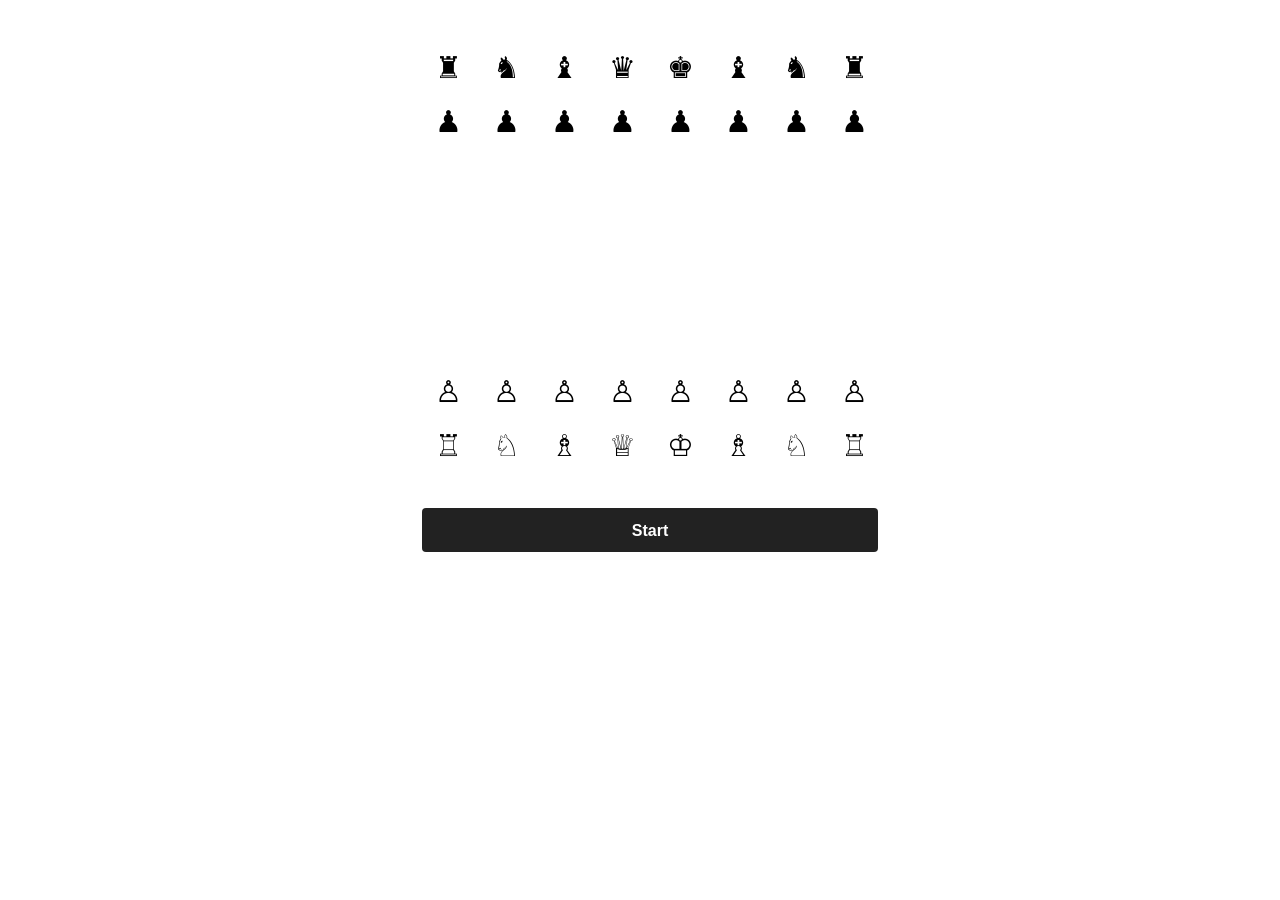
==== index.html @ 734e3f23 "Updated aesthetic" ====
<!DOCTYPE html>
<html lang="en">
  <head>
    <meta charset="UTF-8" />
    <meta http-equiv="X-UA-Compatible" content="IE=edge" />
    <meta name="viewport" content="width=device-width, initial-scale=1.0" />
    <link rel="stylesheet" href="style.css" />
    <title>Chess</title>
  </head>
  <body>
    <div id="board">
      <div class="row" id="row7">
        <div class="square" id="r7c0">&#9820</div>
        <div class="square" id="r7c1">&#9822</div>
        <div class="square" id="r7c2">&#9821</div>
        <div class="square" id="r7c3">&#9819</div>
        <div class="square" id="r7c4">&#9818</div>
        <div class="square" id="r7c5">&#9821</div>
        <div class="square" id="r7c6">&#9822</div>
        <div class="square" id="r7c7">&#9820</div>
      </div>
      <div class="row" id="row6">
        <div class="square" id="r6c0">&#9823</div>
        <div class="square" id="r6c1">&#9823</div>
        <div class="square" id="r6c2">&#9823</div>
        <div class="square" id="r6c3">&#9823</div>
        <div class="square" id="r6c4">&#9823</div>
        <div class="square" id="r6c5">&#9823</div>
        <div class="square" id="r6c6">&#9823</div>
        <div class="square" id="r6c7">&#9823</div>
      </div>
      <div class="row" id="row5">
        <div class="square" id="r5c0" ></div>
        <div class="square" id="r5c1"></div>
        <div class="square" id="r5c2"></div>
        <div class="square" id="r5c3"></div>
        <div class="square" id="r5c4"></div>
        <div class="square" id="r5c5"></div>
        <div class="square" id="r5c6"></div>
        <div class="square" id="r5c7"></div>
      </div>
      <div class="row" id="row4">
        <div class="square" id="r4c0"></div>
        <div class="square" id="r4c1"></div>
        <div class="square" id="r4c2"></div>
        <div class="square" id="r4c3"></div>
        <div class="square" id="r4c4"></div>
        <div class="square" id="r4c5"></div>
        <div class="square" id="r4c6"></div>
        <div class="square" id="r4c7"></div>
      </div>
      <div class="row" id="row3">
        <div class="square" id="r3c0"></div>
        <div class="square" id="r3c1"></div>
        <div class="square" id="r3c2"></div>
        <div class="square" id="r3c3"></div>
        <div class="square" id="r3c4"></div>
        <div class="square" id="r3c5"></div>
        <div class="square" id="r3c6"></div>
        <div class="square" id="r3c7"></div>
      </div>
      <div class="row" id="row2">
        <div class="square" id="r2c0"></div>
        <div class="square" id="r2c1"></div>
        <div class="square" id="r2c2"></div>
        <div class="square" id="r2c3"></div>
        <div class="square" id="r2c4"></div>
        <div class="square" id="r2c5"></div>
        <div class="square" id="r2c6"></div>
        <div class="square" id="r2c7"></div>
      </div>
      <div class="row" id="row1">
        <div class="square" id="r1c0">&#9817</div>
        <div class="square" id="r1c1">&#9817</div>
        <div class="square" id="r1c2">&#9817</div>
        <div class="square" id="r1c3">&#9817</div>
        <div class="square" id="r1c4">&#9817</div>
        <div class="square" id="r1c5">&#9817</div>
        <div class="square" id="r1c6">&#9817</div>
        <div class="square" id="r1c7">&#9817</div>
      </div>
      <div class="row" id="row0">
        <div class="square" id="r0c0">&#9814</div>
        <div class="square" id="r0c1">&#9816</div>
        <div class="square" id="r0c2">&#9815</div>
        <div class="square" id="r0c3">&#9813</div>
        <div class="square" id="r0c4">&#9812</div>
        <div class="square" id="r0c5">&#9815</div>
        <div class="square" id="r0c6">&#9816</div>
        <div class="square" id="r0c7">&#9814</div>
      </div>
      </div>
    </div> 
    <div id="log">
      <button>Start</button>
    </div>
    <script src="bughouse.js" charset="utf-8"></script>
  </body>
</html>
---- style.css ----
.square {
  width: 50px;
  height: 50px;
  margin: 2px;
  display: inline-block;
  text-align: center;
  cursor: pointer;
  font-size: 30px;
  vertical-align: top;
}

#board {
  position: fixed;
  left: 50%;
  margin-top: 40px;
  margin-left: -219px;
}

#log {
  position: fixed;
  left: 50%;
  margin-left: -218px;
  margin-top: 500px;
  font-family: "Farfetch Basis", "Helvetica Neue", Arial, sans-serif;
  font-size: 20px;
  text-align: center;
  width: 456px;
}

button {
  background-color: #222;
  border-radius: 4px;
  border-style: none;
  box-sizing: border-box;
  color: #fff;
  cursor: pointer;
  display: inline-block;
  font-family: "Farfetch Basis", "Helvetica Neue", Arial, sans-serif;
  font-size: 16px;
  font-weight: 700;
  line-height: 1.5;
  margin: 0;
  max-width: none;
  min-height: 44px;
  min-width: 10px;
  outline: none;
  overflow: hidden;
  padding: 9px 20px 8px;
  position: relative;
  text-align: center;
  text-transform: none;
  user-select: none;
  -webkit-user-select: none;
  touch-action: manipulation;
  width: 100%;
}

button:hover,
button:focus {
  opacity: 0.75;
}
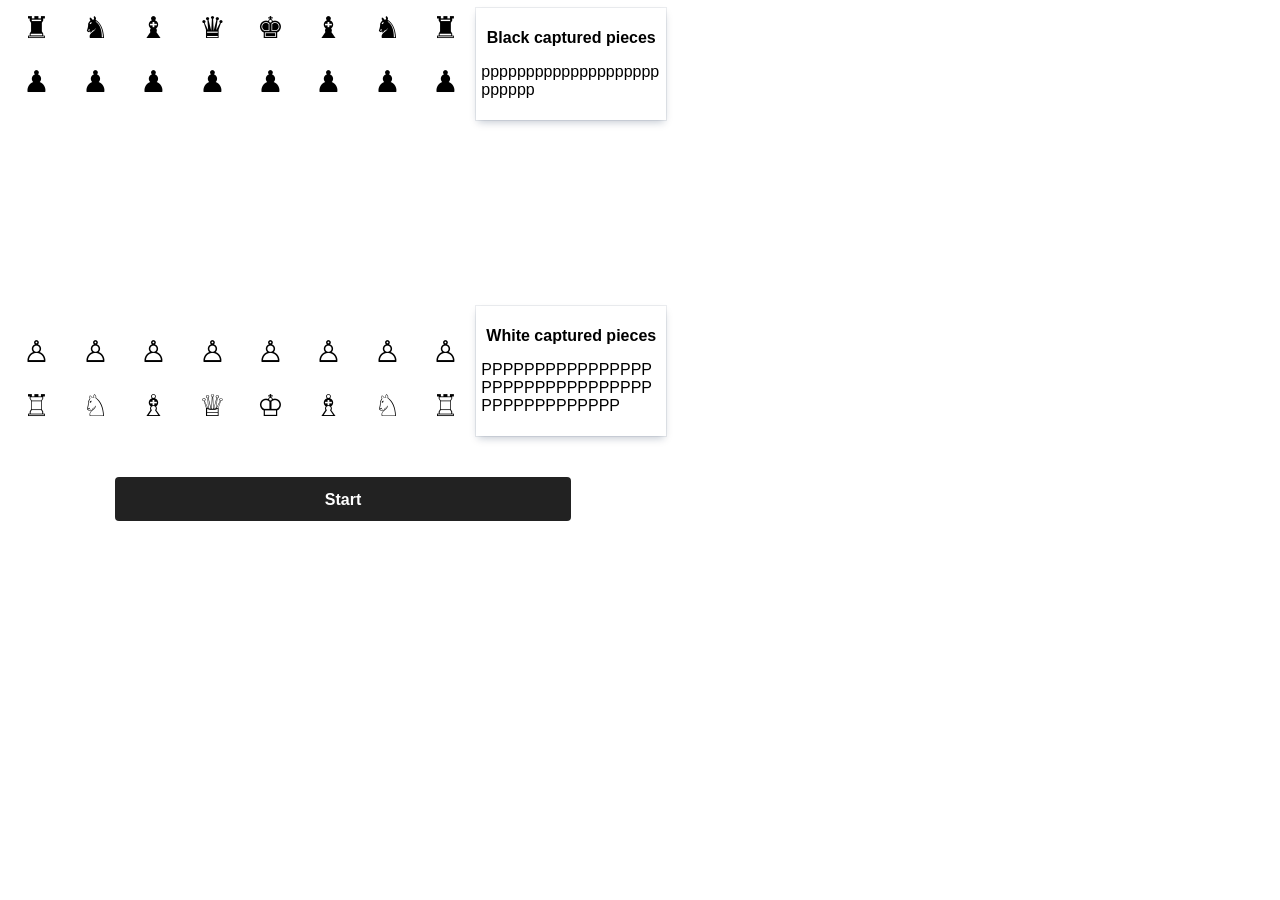
==== commit 21abf81e: "Added captured pieces box" ====
--- a/index.html
+++ b/index.html
@@ -8,6 +8,7 @@
     <title>Chess</title>
   </head>
   <body>
+    <div id="container">
     <div id="board">
       <div class="row" id="row7">
         <div class="square" id="r7c0">&#9820</div>
@@ -89,11 +90,24 @@
         <div class="square" id="r0c6">&#9816</div>
         <div class="square" id="r0c7">&#9814</div>
       </div>
+    </div> 
+
+    <div class=capturedContainer>
+      <div class=capturedBox id=capturedBoxBlack>
+        <h3>Black captured pieces</h3>
+        <p class=capturedText id="capturedBlackDisplay">pppppppppppppppppppppppppp</p>
       </div>
-    </div> 
+      <div class=capturedBox id=capturedBoxWhite>
+        <h3>White captured pieces</h3>
+        <p class=capturedText id="capturedWhiteDisplay">PPPPPPPPPPPPPPPPPPPPPPPPPPPPPPPPPPPPPPPPPPPPP</p>
+      </div>
+    </div>
+
     <div id="log">
       <button>Start</button>
     </div>
+
+  </div>
     <script src="bughouse.js" charset="utf-8"></script>
   </body>
 </html>
--- a/style.css
+++ b/style.css
@@ -10,21 +10,44 @@
 }
 
 #board {
-  position: fixed;
-  left: 50%;
-  margin-top: 40px;
-  margin-left: -219px;
 }
 
 #log {
-  position: fixed;
-  left: 50%;
-  margin-left: -218px;
-  margin-top: 500px;
   font-family: "Farfetch Basis", "Helvetica Neue", Arial, sans-serif;
   font-size: 20px;
   text-align: center;
   width: 456px;
+}
+
+#container {
+  display: flex;
+  flex-wrap: wrap;
+  width: 670px;
+  height: 550px;
+  justify-content: space-around;
+  font-family: "Farfetch Basis", "Helvetica Neue", Arial, sans-serif;
+}
+
+.capturedContainer {
+  display: flex;
+  flex-wrap: wrap;
+  width: 200px;
+  height: 428px;
+  flex-direction: column;
+  justify-content: space-between;
+}
+
+.capturedBox {
+  width: 180px;
+  overflow-wrap: break-word;
+  padding: 5px;
+  box-shadow: rgba(9, 30, 66, 0.25) 0px 4px 8px -2px,
+    rgba(9, 30, 66, 0.08) 0px 0px 0px 1px;
+}
+
+h3 {
+  font-size: 16px;
+  text-align: center;
 }
 
 button {
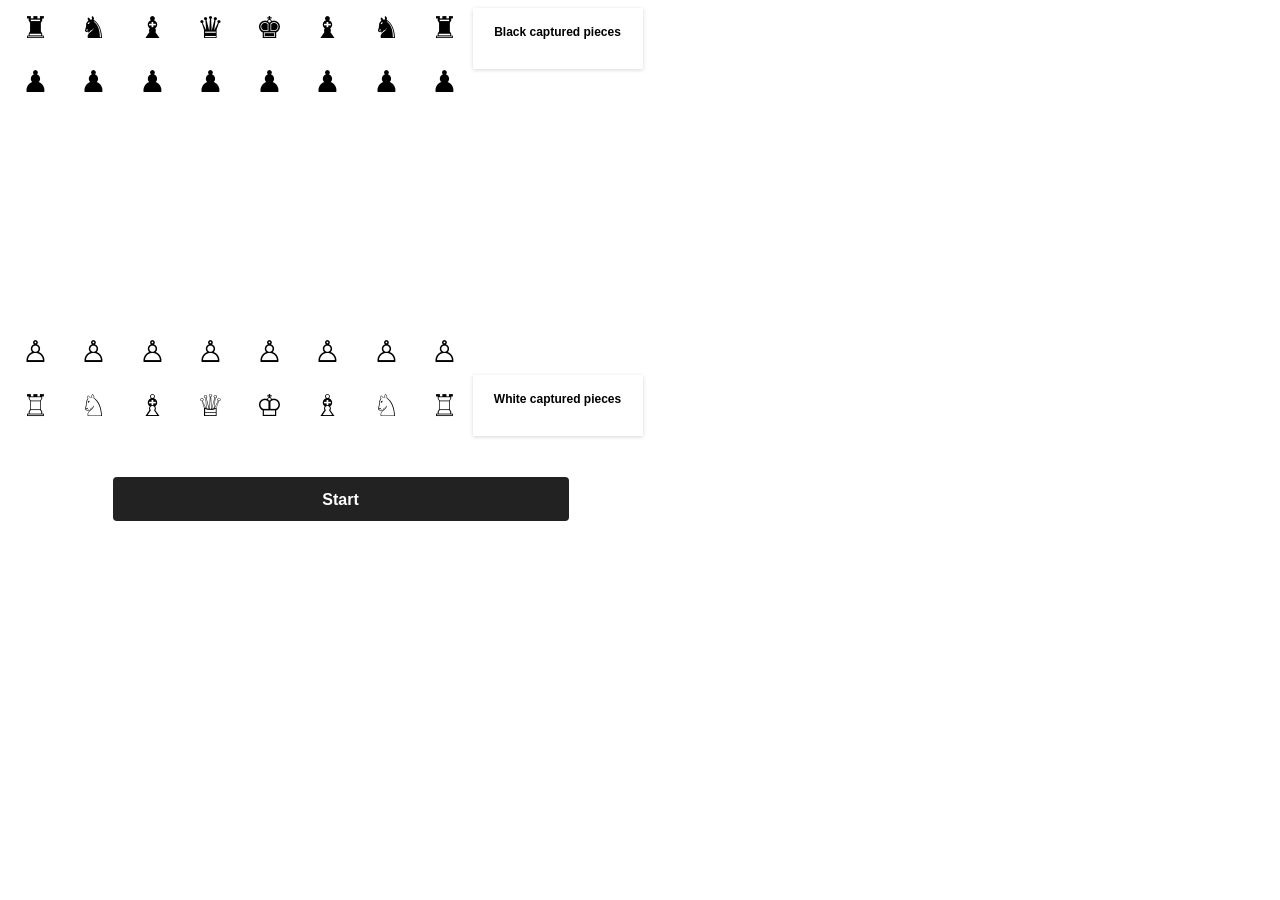
==== commit ae4d3095: "Add code for displaying captured pieces" ====
--- a/index.html
+++ b/index.html
@@ -95,11 +95,11 @@
     <div class=capturedContainer>
       <div class=capturedBox id=capturedBoxBlack>
         <h3>Black captured pieces</h3>
-        <p class=capturedText id="capturedBlackDisplay">pppppppppppppppppppppppppp</p>
+        <p class=capturedText id="capturedblackDisplay"></p>
       </div>
       <div class=capturedBox id=capturedBoxWhite>
         <h3>White captured pieces</h3>
-        <p class=capturedText id="capturedWhiteDisplay">PPPPPPPPPPPPPPPPPPPPPPPPPPPPPPPPPPPPPPPPPPPPP</p>
+        <p class=capturedText id="capturedwhiteDisplay"></p>
       </div>
     </div>
 
--- a/style.css
+++ b/style.css
@@ -7,9 +7,6 @@
   cursor: pointer;
   font-size: 30px;
   vertical-align: top;
-}
-
-#board {
 }
 
 #log {
@@ -22,7 +19,7 @@
 #container {
   display: flex;
   flex-wrap: wrap;
-  width: 670px;
+  width: 665px;
   height: 550px;
   justify-content: space-around;
   font-family: "Farfetch Basis", "Helvetica Neue", Arial, sans-serif;
@@ -38,15 +35,19 @@
 }
 
 .capturedBox {
-  width: 180px;
+  width: 160px;
   overflow-wrap: break-word;
   padding: 5px;
-  box-shadow: rgba(9, 30, 66, 0.25) 0px 4px 8px -2px,
-    rgba(9, 30, 66, 0.08) 0px 0px 0px 1px;
+  box-shadow: rgba(0, 0, 0, 0.16) 0px 1px 4px;
+  text-align: left;
+}
+
+.capturedText {
+  font-size: 25px;
 }
 
 h3 {
-  font-size: 16px;
+  font-size: 12px;
   text-align: center;
 }
 
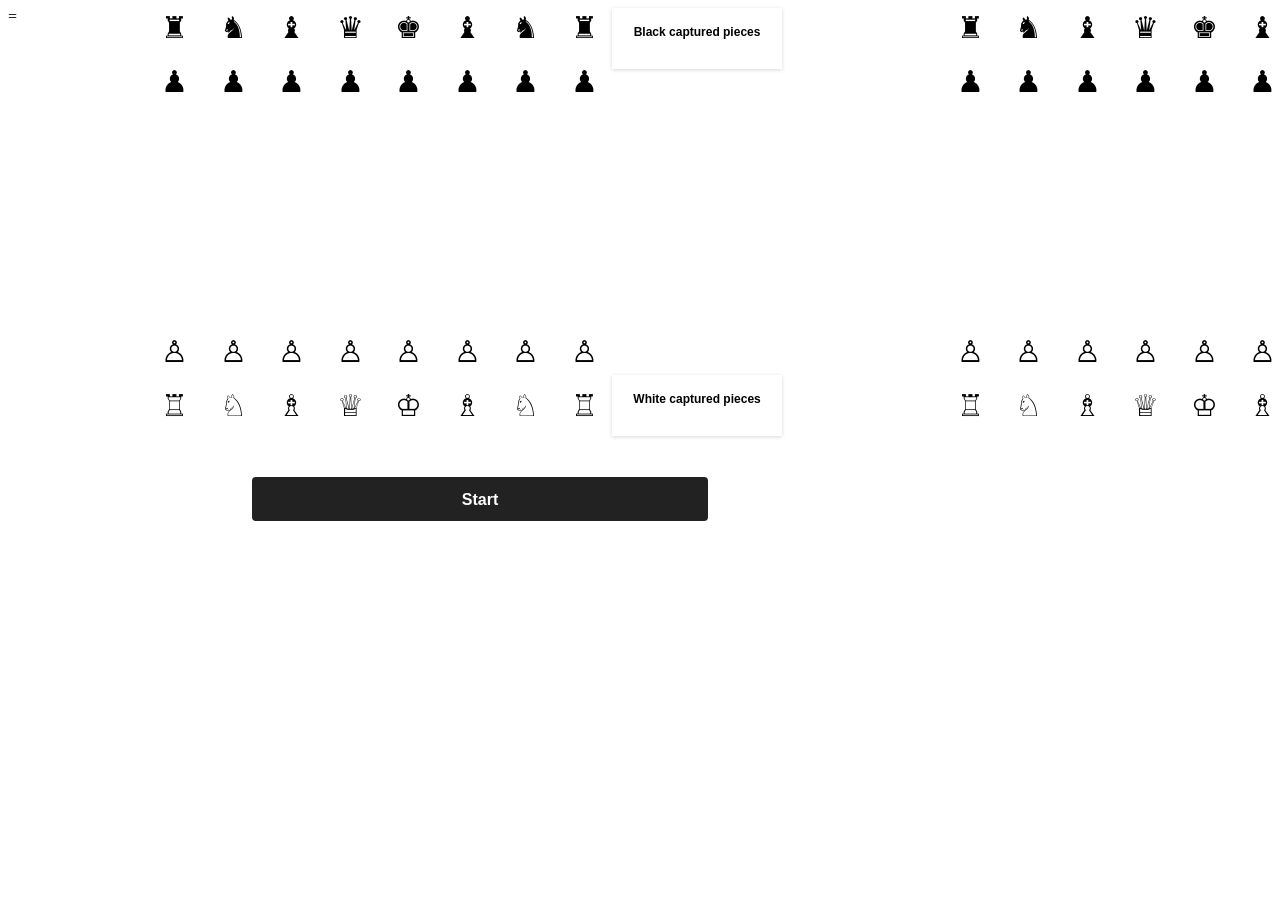
==== commit a96bebff: "added second board html" ====
--- a/index.html
+++ b/index.html
@@ -8,7 +8,8 @@
     <title>Chess</title>
   </head>
   <body>
-    <div id="container">
+  <div id=both>=
+    <div class="container" id=containerLeft>
     <div id="board">
       <div class="row" id="row7">
         <div class="square" id="r7c0">&#9820</div>
@@ -95,19 +96,120 @@
     <div class=capturedContainer>
       <div class=capturedBox id=capturedBoxBlack>
         <h3>Black captured pieces</h3>
-        <p class=capturedText id="capturedblackDisplay"></p>
+        <p class=capturedText id="capturedblackDisplayLeft"></p>
       </div>
       <div class=capturedBox id=capturedBoxWhite>
         <h3>White captured pieces</h3>
-        <p class=capturedText id="capturedwhiteDisplay"></p>
+        <p class=capturedText id="capturedwhiteDisplayLeft"></p>
+      </div>
+    </div>
+
+    <div class="log" id="log">
+      <button>Start</button>
+    </div>
+
+  </div>
+
+  <div class="container" id=containerRight>
+    <div id="boardRight">
+      <div class="row" id="ROW7">
+        <div class="square" id="R7C0">&#9820</div>
+        <div class="square" id="R7C1">&#9822</div>
+        <div class="square" id="R7C2">&#9821</div>
+        <div class="square" id="R7C3">&#9819</div>
+        <div class="square" id="R7C4">&#9818</div>
+        <div class="square" id="R7C5">&#9821</div>
+        <div class="square" id="R7C6">&#9822</div>
+        <div class="square" id="R7C7">&#9820</div>
+      </div>
+      <div class="row" id="ROW6">
+        <div class="square" id="R6C0">&#9823</div>
+        <div class="square" id="R6C1">&#9823</div>
+        <div class="square" id="R6C2">&#9823</div>
+        <div class="square" id="R6C3">&#9823</div>
+        <div class="square" id="R6C4">&#9823</div>
+        <div class="square" id="R6C5">&#9823</div>
+        <div class="square" id="R6C6">&#9823</div>
+        <div class="square" id="R6C7">&#9823</div>
+      </div>
+      <div class="row" id="ROW5">
+        <div class="square" id="R5C0" ></div>
+        <div class="square" id="R5C1"></div>
+        <div class="square" id="R5C2"></div>
+        <div class="square" id="R5C3"></div>
+        <div class="square" id="R5C4"></div>
+        <div class="square" id="R5C5"></div>
+        <div class="square" id="R5C6"></div>
+        <div class="square" id="R5C7"></div>
+      </div>
+      <div class="row" id="ROW4">
+        <div class="square" id="R4C0"></div>
+        <div class="square" id="R4C1"></div>
+        <div class="square" id="R4C2"></div>
+        <div class="square" id="R4C3"></div>
+        <div class="square" id="R4C4"></div>
+        <div class="square" id="R4C5"></div>
+        <div class="square" id="R4C6"></div>
+        <div class="square" id="R4C7"></div>
+      </div>
+      <div class="row" id="ROW3">
+        <div class="square" id="R3C0"></div>
+        <div class="square" id="R3C1"></div>
+        <div class="square" id="R3C2"></div>
+        <div class="square" id="R3C3"></div>
+        <div class="square" id="R3C4"></div>
+        <div class="square" id="R3C5"></div>
+        <div class="square" id="R3C6"></div>
+        <div class="square" id="R3C7"></div>
+      </div>
+      <div class="row" id="ROW2">
+        <div class="square" id="R2C0"></div>
+        <div class="square" id="R2C1"></div>
+        <div class="square" id="R2C2"></div>
+        <div class="square" id="R2C3"></div>
+        <div class="square" id="R2C4"></div>
+        <div class="square" id="R2C5"></div>
+        <div class="square" id="R2C6"></div>
+        <div class="square" id="R2C7"></div>
+      </div>
+      <div class="row" id="ROW1">
+        <div class="square" id="R1C0">&#9817</div>
+        <div class="square" id="R1C1">&#9817</div>
+        <div class="square" id="R1C2">&#9817</div>
+        <div class="square" id="R1C3">&#9817</div>
+        <div class="square" id="R1C4">&#9817</div>
+        <div class="square" id="R1C5">&#9817</div>
+        <div class="square" id="R1C6">&#9817</div>
+        <div class="square" id="R1C7">&#9817</div>
+      </div>
+      <div class="row" id="ROW0">
+        <div class="square" id="R0C0">&#9814</div>
+        <div class="square" id="R0C1">&#9816</div>
+        <div class="square" id="R0C2">&#9815</div>
+        <div class="square" id="R0C3">&#9813</div>
+        <div class="square" id="R0C4">&#9812</div>
+        <div class="square" id="R0C5">&#9815</div>
+        <div class="square" id="R0C6">&#9816</div>
+        <div class="square" id="R0C7">&#9814</div>
+      </div>
+    </div> 
+
+    <div class=capturedContainer>
+      <div class=capturedBox id=capturedBoxBlackRight>
+        <h3>Black captured pieces</h3>
+        <p class=capturedText id="capturedblackDisplayRight"></p>
+      </div>
+      <div class=capturedBox id=capturedBoxWhiteRight>
+        <h3>White captured pieces</h3>
+        <p class=capturedText id="capturedwhiteDisplayRight"></p>
       </div>
     </div>
 
     <div id="log">
-      <button>Start</button>
     </div>
 
   </div>
+</div>
     <script src="bughouse.js" charset="utf-8"></script>
   </body>
 </html>
--- a/style.css
+++ b/style.css
@@ -1,3 +1,9 @@
+#both {
+  width: 1600px;
+  display: flex;
+  justify-content: space-between;
+}
+
 .square {
   width: 50px;
   height: 50px;
@@ -9,14 +15,14 @@
   vertical-align: top;
 }
 
-#log {
+.log {
   font-family: "Farfetch Basis", "Helvetica Neue", Arial, sans-serif;
   font-size: 20px;
   text-align: center;
   width: 456px;
 }
 
-#container {
+.container {
   display: flex;
   flex-wrap: wrap;
   width: 665px;
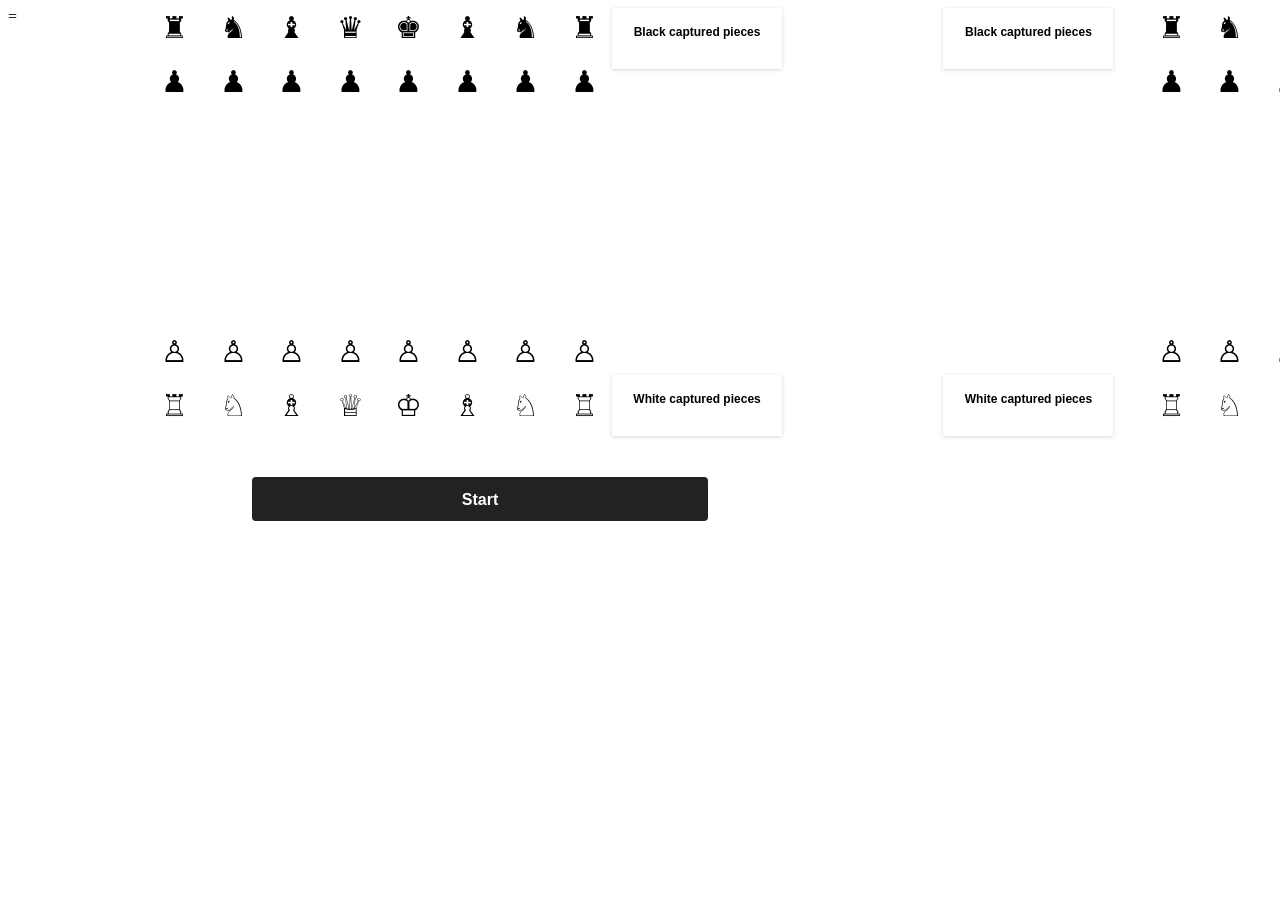
==== commit f7f994b8: "Added second board logics" ====
--- a/index.html
+++ b/index.html
@@ -10,7 +10,7 @@
   <body>
   <div id=both>=
     <div class="container" id=containerLeft>
-    <div id="board">
+    <div class="board" id="boardLeft">
       <div class="row" id="row7">
         <div class="square" id="r7c0">&#9820</div>
         <div class="square" id="r7c1">&#9822</div>
@@ -104,14 +104,26 @@
       </div>
     </div>
 
-    <div class="log" id="log">
+    <div class="log" id="logLeft">
       <button>Start</button>
     </div>
 
   </div>
 
   <div class="container" id=containerRight>
-    <div id="boardRight">
+
+    <div class=capturedContainer>
+      <div class=capturedBox id=capturedBoxBlackRight>
+        <h3>Black captured pieces</h3>
+        <p class=capturedText id="capturedblackDisplayRight"></p>
+      </div>
+      <div class=capturedBox id=capturedBoxWhiteRight>
+        <h3>White captured pieces</h3>
+        <p class=capturedText id="capturedwhiteDisplayRight"></p>
+      </div>
+    </div>
+    
+    <div class = "board" id="boardRight">
       <div class="row" id="ROW7">
         <div class="square" id="R7C0">&#9820</div>
         <div class="square" id="R7C1">&#9822</div>
@@ -194,18 +206,7 @@
       </div>
     </div> 
 
-    <div class=capturedContainer>
-      <div class=capturedBox id=capturedBoxBlackRight>
-        <h3>Black captured pieces</h3>
-        <p class=capturedText id="capturedblackDisplayRight"></p>
-      </div>
-      <div class=capturedBox id=capturedBoxWhiteRight>
-        <h3>White captured pieces</h3>
-        <p class=capturedText id="capturedwhiteDisplayRight"></p>
-      </div>
-    </div>
-
-    <div id="log">
+    <div class= "log" id="logRight">
     </div>
 
   </div>
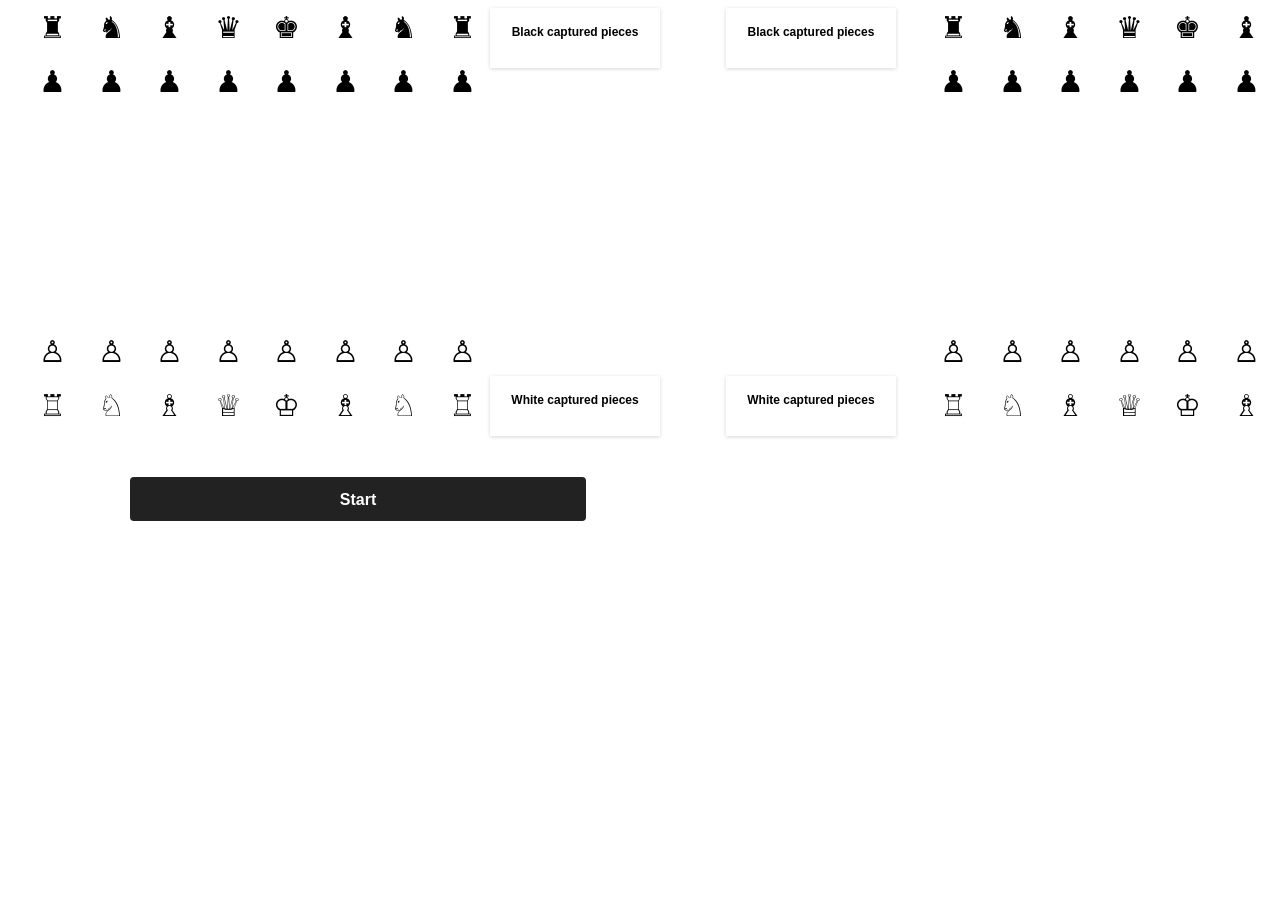
==== commit 10684d34: "Completed game logics" ====
--- a/index.html
+++ b/index.html
@@ -8,7 +8,7 @@
     <title>Chess</title>
   </head>
   <body>
-  <div id=both>=
+  <div id=both>
     <div class="container" id=containerLeft>
     <div class="board" id="boardLeft">
       <div class="row" id="row7">
@@ -93,13 +93,14 @@
       </div>
     </div> 
 
-    <div class=capturedContainer>
-      <div class=capturedBox id=capturedBoxBlack>
+    <div class=capturedContainer id = capturedContainerLeft>
+      <div class=capturedBox id=capturedBoxBlackLeft>
         <h3>Black captured pieces</h3>
         <p class=capturedText id="capturedblackDisplayLeft"></p>
       </div>
-      <div class=capturedBox id=capturedBoxWhite>
+      <div class=capturedBox id=capturedBoxWhiteLeft>
         <h3>White captured pieces</h3>
+        <!-- <div class=gg id="ggPiece">&#9814</div> -->
         <p class=capturedText id="capturedwhiteDisplayLeft"></p>
       </div>
     </div>
@@ -112,7 +113,7 @@
 
   <div class="container" id=containerRight>
 
-    <div class=capturedContainer>
+    <div class=capturedContainer id=capturedContainerRight>
       <div class=capturedBox id=capturedBoxBlackRight>
         <h3>Black captured pieces</h3>
         <p class=capturedText id="capturedblackDisplayRight"></p>
@@ -122,7 +123,7 @@
         <p class=capturedText id="capturedwhiteDisplayRight"></p>
       </div>
     </div>
-    
+
     <div class = "board" id="boardRight">
       <div class="row" id="ROW7">
         <div class="square" id="R7C0">&#9820</div>
--- a/style.css
+++ b/style.css
@@ -1,7 +1,7 @@
 #both {
-  width: 1600px;
+  width: 1400px;
   display: flex;
-  justify-content: space-between;
+  justify-content: space-around;
 }
 
 .square {
@@ -42,18 +42,27 @@
 
 .capturedBox {
   width: 160px;
+  display: flex;
+  flex-wrap: wrap;
   overflow-wrap: break-word;
   padding: 5px;
   box-shadow: rgba(0, 0, 0, 0.16) 0px 1px 4px;
-  text-align: left;
 }
 
 .capturedText {
   font-size: 25px;
 }
 
+.gg {
+  width: 40px;
+  text-align: center;
+  font-size: 30px;
+  cursor: pointer;
+}
+
 h3 {
   font-size: 12px;
+  width: 160px;
   text-align: center;
 }
 
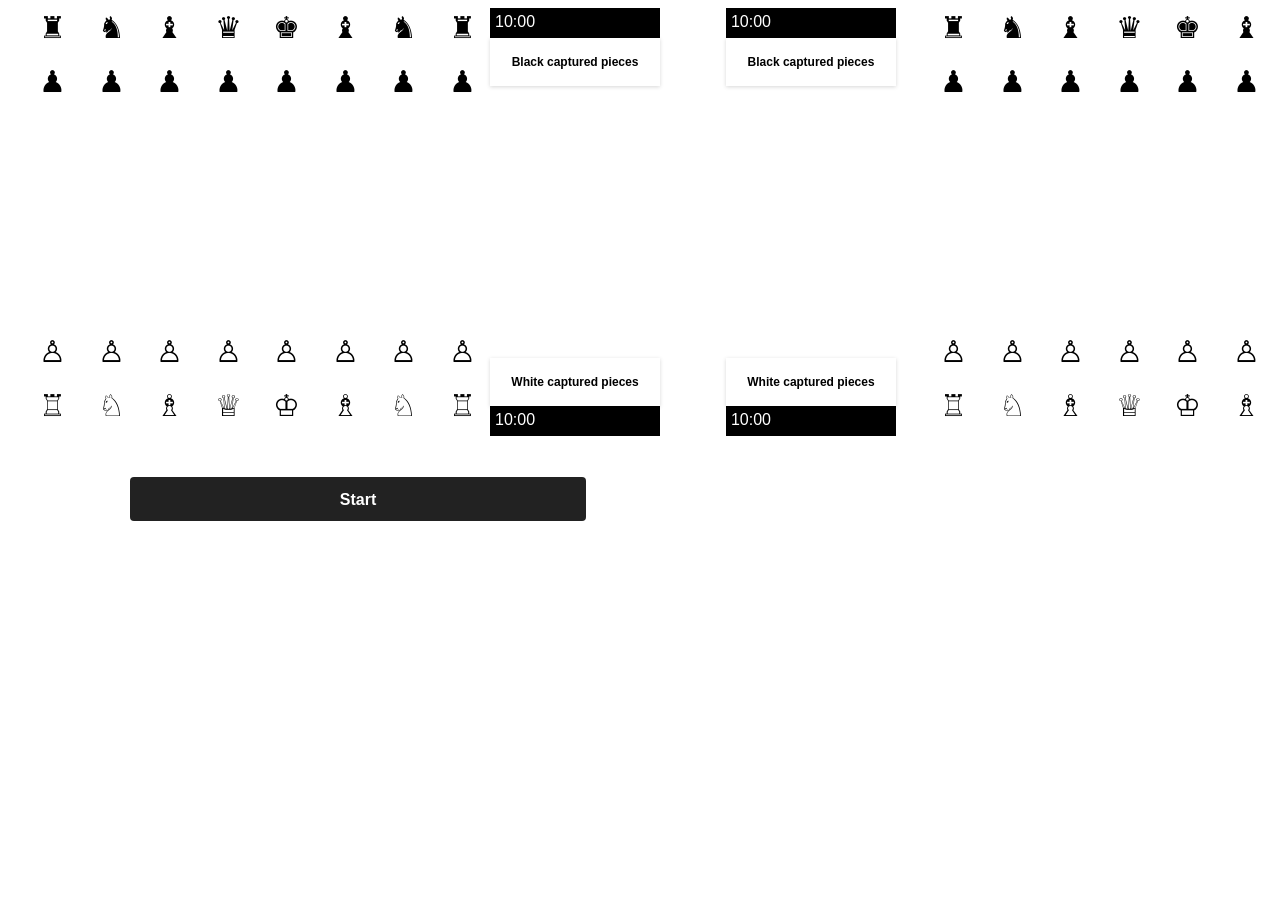
==== commit d087f9e4: "Added timers" ====
--- a/index.html
+++ b/index.html
@@ -92,37 +92,46 @@
         <div class="square" id="r0c7">&#9814</div>
       </div>
     </div> 
-
     <div class=capturedContainer id = capturedContainerLeft>
+      <div class=timerBox>
+      <div class =timer id = "timerBlackLeft"></div>
       <div class=capturedBox id=capturedBoxBlackLeft>
         <h3>Black captured pieces</h3>
-        <p class=capturedText id="capturedblackDisplayLeft"></p>
-      </div>
-      <div class=capturedBox id=capturedBoxWhiteLeft>
-        <h3>White captured pieces</h3>
-        <!-- <div class=gg id="ggPiece">&#9814</div> -->
-        <p class=capturedText id="capturedwhiteDisplayLeft"></p>
-      </div>
-    </div>
-
+        <!-- <div class=gg id="ggColorBoardId">&#9814</div> -->
+      </div></div>
+      <div class=timerBox>
+        <div class=capturedBox id=capturedBoxWhiteLeft>
+          <h3>White captured pieces</h3>
+          <!-- <div class=gg id="ggColorBoardId">&#9814</div> -->
+        </div>
+        <div class =timer id = "timerWhiteLeft"></div>
+    </div>
+  </div>
+    
     <div class="log" id="logLeft">
       <button>Start</button>
     </div>
-
-  </div>
-
+    
+  </div>
+  
   <div class="container" id=containerRight>
-
+    
     <div class=capturedContainer id=capturedContainerRight>
+      <div class=timerBox>
+        <div class =timer id = "timerBlackRight"></div>  
       <div class=capturedBox id=capturedBoxBlackRight>
         <h3>Black captured pieces</h3>
-        <p class=capturedText id="capturedblackDisplayRight"></p>
-      </div>
+        <!-- <div class=gg id="ggColorBoardId">&#9814</div> -->
+      </div></div>
+      <div class=timerBox>
       <div class=capturedBox id=capturedBoxWhiteRight>
         <h3>White captured pieces</h3>
-        <p class=capturedText id="capturedwhiteDisplayRight"></p>
-      </div>
-    </div>
+        <!-- <div class=gg id="ggColorBoardId">&#9814</div> -->
+      </div>
+      <div class =timer id = "timerWhiteRight"></div>  
+    </div>
+  </div>
+
 
     <div class = "board" id="boardRight">
       <div class="row" id="ROW7">
--- a/style.css
+++ b/style.css
@@ -38,6 +38,16 @@
   height: 428px;
   flex-direction: column;
   justify-content: space-between;
+}
+
+.timer {
+  background-color: black;
+  color: white;
+  width: 160px;
+  display: flex;
+  flex-wrap: wrap;
+  height: 20px;
+  padding: 5px;
 }
 
 .capturedBox {
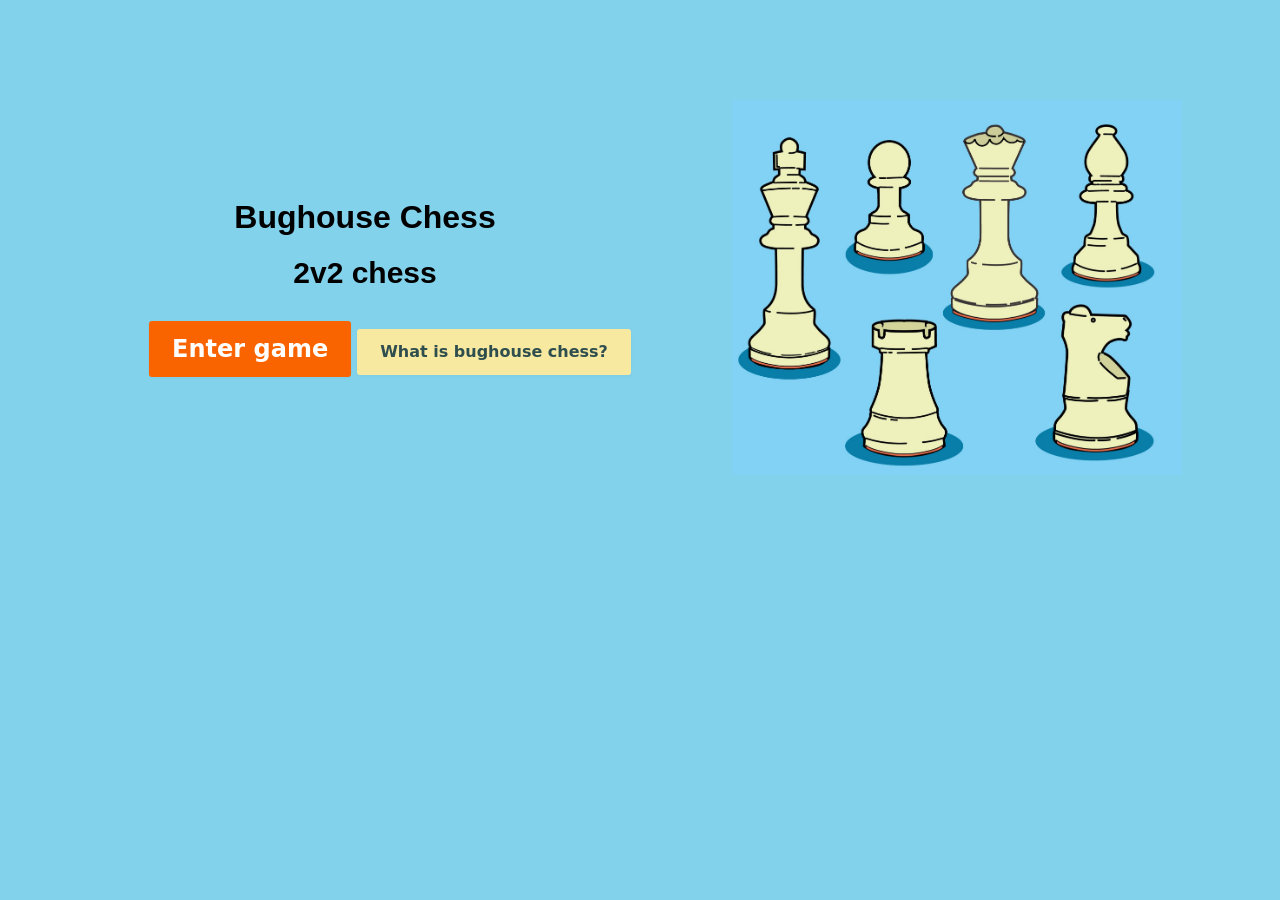
==== commit 2b12261e: "name typo" ====
--- a/index.html
+++ b/index.html
@@ -1,226 +1,243 @@
-<!DOCTYPE html>
-<html lang="en">
-  <head>
-    <meta charset="UTF-8" />
-    <meta http-equiv="X-UA-Compatible" content="IE=edge" />
-    <meta name="viewport" content="width=device-width, initial-scale=1.0" />
-    <link rel="stylesheet" href="style.css" />
-    <title>Chess</title>
-  </head>
-  <body>
-  <div id=both>
-    <div class="container" id=containerLeft>
-    <div class="board" id="boardLeft">
-      <div class="row" id="row7">
-        <div class="square" id="r7c0">&#9820</div>
-        <div class="square" id="r7c1">&#9822</div>
-        <div class="square" id="r7c2">&#9821</div>
-        <div class="square" id="r7c3">&#9819</div>
-        <div class="square" id="r7c4">&#9818</div>
-        <div class="square" id="r7c5">&#9821</div>
-        <div class="square" id="r7c6">&#9822</div>
-        <div class="square" id="r7c7">&#9820</div>
-      </div>
-      <div class="row" id="row6">
-        <div class="square" id="r6c0">&#9823</div>
-        <div class="square" id="r6c1">&#9823</div>
-        <div class="square" id="r6c2">&#9823</div>
-        <div class="square" id="r6c3">&#9823</div>
-        <div class="square" id="r6c4">&#9823</div>
-        <div class="square" id="r6c5">&#9823</div>
-        <div class="square" id="r6c6">&#9823</div>
-        <div class="square" id="r6c7">&#9823</div>
-      </div>
-      <div class="row" id="row5">
-        <div class="square" id="r5c0" ></div>
-        <div class="square" id="r5c1"></div>
-        <div class="square" id="r5c2"></div>
-        <div class="square" id="r5c3"></div>
-        <div class="square" id="r5c4"></div>
-        <div class="square" id="r5c5"></div>
-        <div class="square" id="r5c6"></div>
-        <div class="square" id="r5c7"></div>
-      </div>
-      <div class="row" id="row4">
-        <div class="square" id="r4c0"></div>
-        <div class="square" id="r4c1"></div>
-        <div class="square" id="r4c2"></div>
-        <div class="square" id="r4c3"></div>
-        <div class="square" id="r4c4"></div>
-        <div class="square" id="r4c5"></div>
-        <div class="square" id="r4c6"></div>
-        <div class="square" id="r4c7"></div>
-      </div>
-      <div class="row" id="row3">
-        <div class="square" id="r3c0"></div>
-        <div class="square" id="r3c1"></div>
-        <div class="square" id="r3c2"></div>
-        <div class="square" id="r3c3"></div>
-        <div class="square" id="r3c4"></div>
-        <div class="square" id="r3c5"></div>
-        <div class="square" id="r3c6"></div>
-        <div class="square" id="r3c7"></div>
-      </div>
-      <div class="row" id="row2">
-        <div class="square" id="r2c0"></div>
-        <div class="square" id="r2c1"></div>
-        <div class="square" id="r2c2"></div>
-        <div class="square" id="r2c3"></div>
-        <div class="square" id="r2c4"></div>
-        <div class="square" id="r2c5"></div>
-        <div class="square" id="r2c6"></div>
-        <div class="square" id="r2c7"></div>
-      </div>
-      <div class="row" id="row1">
-        <div class="square" id="r1c0">&#9817</div>
-        <div class="square" id="r1c1">&#9817</div>
-        <div class="square" id="r1c2">&#9817</div>
-        <div class="square" id="r1c3">&#9817</div>
-        <div class="square" id="r1c4">&#9817</div>
-        <div class="square" id="r1c5">&#9817</div>
-        <div class="square" id="r1c6">&#9817</div>
-        <div class="square" id="r1c7">&#9817</div>
-      </div>
-      <div class="row" id="row0">
-        <div class="square" id="r0c0">&#9814</div>
-        <div class="square" id="r0c1">&#9816</div>
-        <div class="square" id="r0c2">&#9815</div>
-        <div class="square" id="r0c3">&#9813</div>
-        <div class="square" id="r0c4">&#9812</div>
-        <div class="square" id="r0c5">&#9815</div>
-        <div class="square" id="r0c6">&#9816</div>
-        <div class="square" id="r0c7">&#9814</div>
-      </div>
-    </div> 
-    <div class=capturedContainer id = capturedContainerLeft>
-      <div class=timerBox>
-      <div class =timer id = "timerBlackLeft"></div>
-      <div class=capturedBox id=capturedBoxBlackLeft>
-        <h3>Black captured pieces</h3>
-        <!-- <div class=gg id="ggColorBoardId">&#9814</div> -->
-      </div></div>
-      <div class=timerBox>
-        <div class=capturedBox id=capturedBoxWhiteLeft>
-          <h3>White captured pieces</h3>
-          <!-- <div class=gg id="ggColorBoardId">&#9814</div> -->
-        </div>
-        <div class =timer id = "timerWhiteLeft"></div>
-    </div>
-  </div>
-    
-    <div class="log" id="logLeft">
-      <button>Start</button>
-    </div>
-    
-  </div>
-  
-  <div class="container" id=containerRight>
-    
-    <div class=capturedContainer id=capturedContainerRight>
-      <div class=timerBox>
-        <div class =timer id = "timerBlackRight"></div>  
-      <div class=capturedBox id=capturedBoxBlackRight>
-        <h3>Black captured pieces</h3>
-        <!-- <div class=gg id="ggColorBoardId">&#9814</div> -->
-      </div></div>
-      <div class=timerBox>
-      <div class=capturedBox id=capturedBoxWhiteRight>
-        <h3>White captured pieces</h3>
-        <!-- <div class=gg id="ggColorBoardId">&#9814</div> -->
-      </div>
-      <div class =timer id = "timerWhiteRight"></div>  
-    </div>
-  </div>
-
-
-    <div class = "board" id="boardRight">
-      <div class="row" id="ROW7">
-        <div class="square" id="R7C0">&#9820</div>
-        <div class="square" id="R7C1">&#9822</div>
-        <div class="square" id="R7C2">&#9821</div>
-        <div class="square" id="R7C3">&#9819</div>
-        <div class="square" id="R7C4">&#9818</div>
-        <div class="square" id="R7C5">&#9821</div>
-        <div class="square" id="R7C6">&#9822</div>
-        <div class="square" id="R7C7">&#9820</div>
-      </div>
-      <div class="row" id="ROW6">
-        <div class="square" id="R6C0">&#9823</div>
-        <div class="square" id="R6C1">&#9823</div>
-        <div class="square" id="R6C2">&#9823</div>
-        <div class="square" id="R6C3">&#9823</div>
-        <div class="square" id="R6C4">&#9823</div>
-        <div class="square" id="R6C5">&#9823</div>
-        <div class="square" id="R6C6">&#9823</div>
-        <div class="square" id="R6C7">&#9823</div>
-      </div>
-      <div class="row" id="ROW5">
-        <div class="square" id="R5C0" ></div>
-        <div class="square" id="R5C1"></div>
-        <div class="square" id="R5C2"></div>
-        <div class="square" id="R5C3"></div>
-        <div class="square" id="R5C4"></div>
-        <div class="square" id="R5C5"></div>
-        <div class="square" id="R5C6"></div>
-        <div class="square" id="R5C7"></div>
-      </div>
-      <div class="row" id="ROW4">
-        <div class="square" id="R4C0"></div>
-        <div class="square" id="R4C1"></div>
-        <div class="square" id="R4C2"></div>
-        <div class="square" id="R4C3"></div>
-        <div class="square" id="R4C4"></div>
-        <div class="square" id="R4C5"></div>
-        <div class="square" id="R4C6"></div>
-        <div class="square" id="R4C7"></div>
-      </div>
-      <div class="row" id="ROW3">
-        <div class="square" id="R3C0"></div>
-        <div class="square" id="R3C1"></div>
-        <div class="square" id="R3C2"></div>
-        <div class="square" id="R3C3"></div>
-        <div class="square" id="R3C4"></div>
-        <div class="square" id="R3C5"></div>
-        <div class="square" id="R3C6"></div>
-        <div class="square" id="R3C7"></div>
-      </div>
-      <div class="row" id="ROW2">
-        <div class="square" id="R2C0"></div>
-        <div class="square" id="R2C1"></div>
-        <div class="square" id="R2C2"></div>
-        <div class="square" id="R2C3"></div>
-        <div class="square" id="R2C4"></div>
-        <div class="square" id="R2C5"></div>
-        <div class="square" id="R2C6"></div>
-        <div class="square" id="R2C7"></div>
-      </div>
-      <div class="row" id="ROW1">
-        <div class="square" id="R1C0">&#9817</div>
-        <div class="square" id="R1C1">&#9817</div>
-        <div class="square" id="R1C2">&#9817</div>
-        <div class="square" id="R1C3">&#9817</div>
-        <div class="square" id="R1C4">&#9817</div>
-        <div class="square" id="R1C5">&#9817</div>
-        <div class="square" id="R1C6">&#9817</div>
-        <div class="square" id="R1C7">&#9817</div>
-      </div>
-      <div class="row" id="ROW0">
-        <div class="square" id="R0C0">&#9814</div>
-        <div class="square" id="R0C1">&#9816</div>
-        <div class="square" id="R0C2">&#9815</div>
-        <div class="square" id="R0C3">&#9813</div>
-        <div class="square" id="R0C4">&#9812</div>
-        <div class="square" id="R0C5">&#9815</div>
-        <div class="square" id="R0C6">&#9816</div>
-        <div class="square" id="R0C7">&#9814</div>
-      </div>
-    </div> 
-
-    <div class= "log" id="logRight">
-    </div>
-
-  </div>
-</div>
-    <script src="bughouse.js" charset="utf-8"></script>
-  </body>
-</html>
+<!DOCTYPE html>
+<html lang="en">
+  <head>
+    <meta charset="UTF-8" />
+    <meta http-equiv="X-UA-Compatible" content="IE=edge" />
+    <meta name="viewport" content="width=device-width, initial-scale=1.0" />
+    <link rel="stylesheet" href="style.css" />
+    <title>Chess</title>
+  </head>
+  <body>
+    <div class = lobby>
+      <div class=lobbyContainer>
+        <h1>Bughouse Chess</h1>
+        <h4>2v2 chess</h4>
+        <button id="enter">Enter game</button>
+        <button id=introduction>What is bughouse chess?</button>
+      </div>
+
+      <div class=displayOff>
+        <h2>Bughouse (Double chess)</h2>
+        <p>Two players (Team A) play on two boards against another two players (Team B). In both teams one player plays with White, the other with Black. You may place pieces your partner captures. Normal chess rules apply</p>
+        <button id=enter2>Enter game</button>
+      </div>
+
+      <img src="Chess_Illustration.jpg">
+    </div>
+
+  <div id=both>
+    <div class="container" id=containerLeft>
+    <div class="board" id="boardLeft">
+      <div class="row" id="row7">
+        <div class="square" id="r7c0">&#9820</div>
+        <div class="square" id="r7c1">&#9822</div>
+        <div class="square" id="r7c2">&#9821</div>
+        <div class="square" id="r7c3">&#9819</div>
+        <div class="square" id="r7c4">&#9818</div>
+        <div class="square" id="r7c5">&#9821</div>
+        <div class="square" id="r7c6">&#9822</div>
+        <div class="square" id="r7c7">&#9820</div>
+      </div>
+      <div class="row" id="row6">
+        <div class="square" id="r6c0">&#9823</div>
+        <div class="square" id="r6c1">&#9823</div>
+        <div class="square" id="r6c2">&#9823</div>
+        <div class="square" id="r6c3">&#9823</div>
+        <div class="square" id="r6c4">&#9823</div>
+        <div class="square" id="r6c5">&#9823</div>
+        <div class="square" id="r6c6">&#9823</div>
+        <div class="square" id="r6c7">&#9823</div>
+      </div>
+      <div class="row" id="row5">
+        <div class="square" id="r5c0" ></div>
+        <div class="square" id="r5c1"></div>
+        <div class="square" id="r5c2"></div>
+        <div class="square" id="r5c3"></div>
+        <div class="square" id="r5c4"></div>
+        <div class="square" id="r5c5"></div>
+        <div class="square" id="r5c6"></div>
+        <div class="square" id="r5c7"></div>
+      </div>
+      <div class="row" id="row4">
+        <div class="square" id="r4c0"></div>
+        <div class="square" id="r4c1"></div>
+        <div class="square" id="r4c2"></div>
+        <div class="square" id="r4c3"></div>
+        <div class="square" id="r4c4"></div>
+        <div class="square" id="r4c5"></div>
+        <div class="square" id="r4c6"></div>
+        <div class="square" id="r4c7"></div>
+      </div>
+      <div class="row" id="row3">
+        <div class="square" id="r3c0"></div>
+        <div class="square" id="r3c1"></div>
+        <div class="square" id="r3c2"></div>
+        <div class="square" id="r3c3"></div>
+        <div class="square" id="r3c4"></div>
+        <div class="square" id="r3c5"></div>
+        <div class="square" id="r3c6"></div>
+        <div class="square" id="r3c7"></div>
+      </div>
+      <div class="row" id="row2">
+        <div class="square" id="r2c0"></div>
+        <div class="square" id="r2c1"></div>
+        <div class="square" id="r2c2"></div>
+        <div class="square" id="r2c3"></div>
+        <div class="square" id="r2c4"></div>
+        <div class="square" id="r2c5"></div>
+        <div class="square" id="r2c6"></div>
+        <div class="square" id="r2c7"></div>
+      </div>
+      <div class="row" id="row1">
+        <div class="square" id="r1c0">&#9817</div>
+        <div class="square" id="r1c1">&#9817</div>
+        <div class="square" id="r1c2">&#9817</div>
+        <div class="square" id="r1c3">&#9817</div>
+        <div class="square" id="r1c4">&#9817</div>
+        <div class="square" id="r1c5">&#9817</div>
+        <div class="square" id="r1c6">&#9817</div>
+        <div class="square" id="r1c7">&#9817</div>
+      </div>
+      <div class="row" id="row0">
+        <div class="square" id="r0c0">&#9814</div>
+        <div class="square" id="r0c1">&#9816</div>
+        <div class="square" id="r0c2">&#9815</div>
+        <div class="square" id="r0c3">&#9813</div>
+        <div class="square" id="r0c4">&#9812</div>
+        <div class="square" id="r0c5">&#9815</div>
+        <div class="square" id="r0c6">&#9816</div>
+        <div class="square" id="r0c7">&#9814</div>
+      </div>
+    </div> 
+    <div class=capturedContainer id = capturedContainerLeft>
+      <div class=timerBox>
+      <div class =timer id = "timerBlackLeft"></div>
+      <div class=capturedBox id=capturedBoxBlackLeft>
+        <h3>Black captured pieces</h3>
+        <!-- <div class=gg id="ggColorBoardId">&#9814</div> -->
+      </div></div>
+      <div class=timerBox>
+        <div class=capturedBox id=capturedBoxWhiteLeft>
+          <h3>White captured pieces</h3>
+          <!-- <div class=gg id="ggColorBoardId">&#9814</div> -->
+        </div>
+        <div class =timer id = "timerWhiteLeft"></div>
+    </div>
+  </div>
+    
+    <div class="log" id="logLeft">
+      <button id="startButton">Start</button>
+    </div>
+    
+  </div>
+  
+  <div class="container" id=containerRight>
+    
+    <div class=capturedContainer id=capturedContainerRight>
+      <div class=timerBox>
+        <div class =timer id = "timerBlackRight"></div>  
+      <div class=capturedBox id=capturedBoxBlackRight>
+        <h3>Black captured pieces</h3>
+        <!-- <div class=gg id="ggColorBoardId">&#9814</div> -->
+      </div></div>
+      <div class=timerBox>
+      <div class=capturedBox id=capturedBoxWhiteRight>
+        <h3>White captured pieces</h3>
+        <!-- <div class=gg id="ggColorBoardId">&#9814</div> -->
+      </div>
+      <div class =timer id = "timerWhiteRight"></div>  
+    </div>
+  </div>
+
+
+    <div class = "board" id="boardRight">
+      <div class="row" id="ROW7">
+        <div class="square" id="R7C0">&#9820</div>
+        <div class="square" id="R7C1">&#9822</div>
+        <div class="square" id="R7C2">&#9821</div>
+        <div class="square" id="R7C3">&#9819</div>
+        <div class="square" id="R7C4">&#9818</div>
+        <div class="square" id="R7C5">&#9821</div>
+        <div class="square" id="R7C6">&#9822</div>
+        <div class="square" id="R7C7">&#9820</div>
+      </div>
+      <div class="row" id="ROW6">
+        <div class="square" id="R6C0">&#9823</div>
+        <div class="square" id="R6C1">&#9823</div>
+        <div class="square" id="R6C2">&#9823</div>
+        <div class="square" id="R6C3">&#9823</div>
+        <div class="square" id="R6C4">&#9823</div>
+        <div class="square" id="R6C5">&#9823</div>
+        <div class="square" id="R6C6">&#9823</div>
+        <div class="square" id="R6C7">&#9823</div>
+      </div>
+      <div class="row" id="ROW5">
+        <div class="square" id="R5C0" ></div>
+        <div class="square" id="R5C1"></div>
+        <div class="square" id="R5C2"></div>
+        <div class="square" id="R5C3"></div>
+        <div class="square" id="R5C4"></div>
+        <div class="square" id="R5C5"></div>
+        <div class="square" id="R5C6"></div>
+        <div class="square" id="R5C7"></div>
+      </div>
+      <div class="row" id="ROW4">
+        <div class="square" id="R4C0"></div>
+        <div class="square" id="R4C1"></div>
+        <div class="square" id="R4C2"></div>
+        <div class="square" id="R4C3"></div>
+        <div class="square" id="R4C4"></div>
+        <div class="square" id="R4C5"></div>
+        <div class="square" id="R4C6"></div>
+        <div class="square" id="R4C7"></div>
+      </div>
+      <div class="row" id="ROW3">
+        <div class="square" id="R3C0"></div>
+        <div class="square" id="R3C1"></div>
+        <div class="square" id="R3C2"></div>
+        <div class="square" id="R3C3"></div>
+        <div class="square" id="R3C4"></div>
+        <div class="square" id="R3C5"></div>
+        <div class="square" id="R3C6"></div>
+        <div class="square" id="R3C7"></div>
+      </div>
+      <div class="row" id="ROW2">
+        <div class="square" id="R2C0"></div>
+        <div class="square" id="R2C1"></div>
+        <div class="square" id="R2C2"></div>
+        <div class="square" id="R2C3"></div>
+        <div class="square" id="R2C4"></div>
+        <div class="square" id="R2C5"></div>
+        <div class="square" id="R2C6"></div>
+        <div class="square" id="R2C7"></div>
+      </div>
+      <div class="row" id="ROW1">
+        <div class="square" id="R1C0">&#9817</div>
+        <div class="square" id="R1C1">&#9817</div>
+        <div class="square" id="R1C2">&#9817</div>
+        <div class="square" id="R1C3">&#9817</div>
+        <div class="square" id="R1C4">&#9817</div>
+        <div class="square" id="R1C5">&#9817</div>
+        <div class="square" id="R1C6">&#9817</div>
+        <div class="square" id="R1C7">&#9817</div>
+      </div>
+      <div class="row" id="ROW0">
+        <div class="square" id="R0C0">&#9814</div>
+        <div class="square" id="R0C1">&#9816</div>
+        <div class="square" id="R0C2">&#9815</div>
+        <div class="square" id="R0C3">&#9813</div>
+        <div class="square" id="R0C4">&#9812</div>
+        <div class="square" id="R0C5">&#9815</div>
+        <div class="square" id="R0C6">&#9816</div>
+        <div class="square" id="R0C7">&#9814</div>
+      </div>
+    </div> 
+
+    <div class= "log" id="logRight">
+    </div>
+
+  </div>
+</div>
+    <script src="bughouse.js" charset="utf-8"></script>
+  </body>
+</html>
--- a/style.css
+++ b/style.css
@@ -1,7 +1,104 @@
+body {
+  background-color: rgb(130, 210, 235);
+}
+
+.displayOff {
+  display: none;
+}
+
+.lobby {
+  display: flex;
+  flex-wrap: wrap;
+  justify-content: center;
+  align-items: center;
+  margin: auto;
+  margin-top: 100px;
+}
+
+.lobby img {
+  width: 450px;
+  margin-left: 100px;
+}
+
+.lobby h1 {
+  font-family: "Farfetch Basis", "Helvetica Neue", Arial, sans-serif;
+  line-height: 50%;
+  text-align: center;
+}
+
+.lobby h4 {
+  font-family: "Farfetch Basis", "Helvetica Neue", Arial, sans-serif;
+  font-size: 30px;
+  line-height: 50%;
+  text-align: center;
+}
+
+.lobby button {
+  display: inline-block;
+}
+
+#introduction {
+  display: inline-block;
+  margin: auto;
+}
+
+.lobby button {
+  font-size: 150%;
+  margin-left: 50px;
+  margin-bottom: 10px;
+  background-clip: padding-box;
+  background-color: #fa6400;
+  border: 1px solid transparent;
+  border-radius: 0.25rem;
+  box-shadow: rgba(0, 0, 0, 0.02) 0 1px 3px 0;
+  box-sizing: border-box;
+  color: #fff;
+  cursor: pointer;
+  display: inline-flex;
+  font-family: system-ui, -apple-system, system-ui, "Helvetica Neue", Helvetica,
+    Arial, sans-serif;
+  font-weight: 600;
+  line-height: 1.25;
+  min-height: 3rem;
+  padding: calc(0.875rem - 1px) calc(1.5rem - 1px);
+  position: relative;
+  text-decoration: none;
+  transition: all 250ms;
+  user-select: none;
+  -webkit-user-select: none;
+  touch-action: manipulation;
+  vertical-align: baseline;
+  width: auto;
+}
+
+.lobby #introduction {
+  font-size: 100%;
+  min-height: 1.5rem;
+  background-color: #f8e9a1;
+  color: darkslategrey;
+}
+
+.rule {
+  background-color: #374785;
+  width: 400px;
+  font-family: system-ui, -apple-system, system-ui, "Helvetica Neue", Helvetica,
+    Arial, sans-serif;
+  color: white;
+  padding: 20px;
+}
+
+.rule button {
+  margin: auto;
+  font-weight: 300px;
+  padding: 5px;
+  background-color: #a8d0e6;
+}
+
 #both {
   width: 1400px;
-  display: flex;
+  display: none;
   justify-content: space-around;
+  margin: auto;
 }
 
 .square {
@@ -25,7 +122,7 @@
 .container {
   display: flex;
   flex-wrap: wrap;
-  width: 665px;
+  width: 670px;
   height: 550px;
   justify-content: space-around;
   font-family: "Farfetch Basis", "Helvetica Neue", Arial, sans-serif;
@@ -41,7 +138,7 @@
 }
 
 .timer {
-  background-color: black;
+  background-color: #366b4c;
   color: white;
   width: 160px;
   display: flex;
